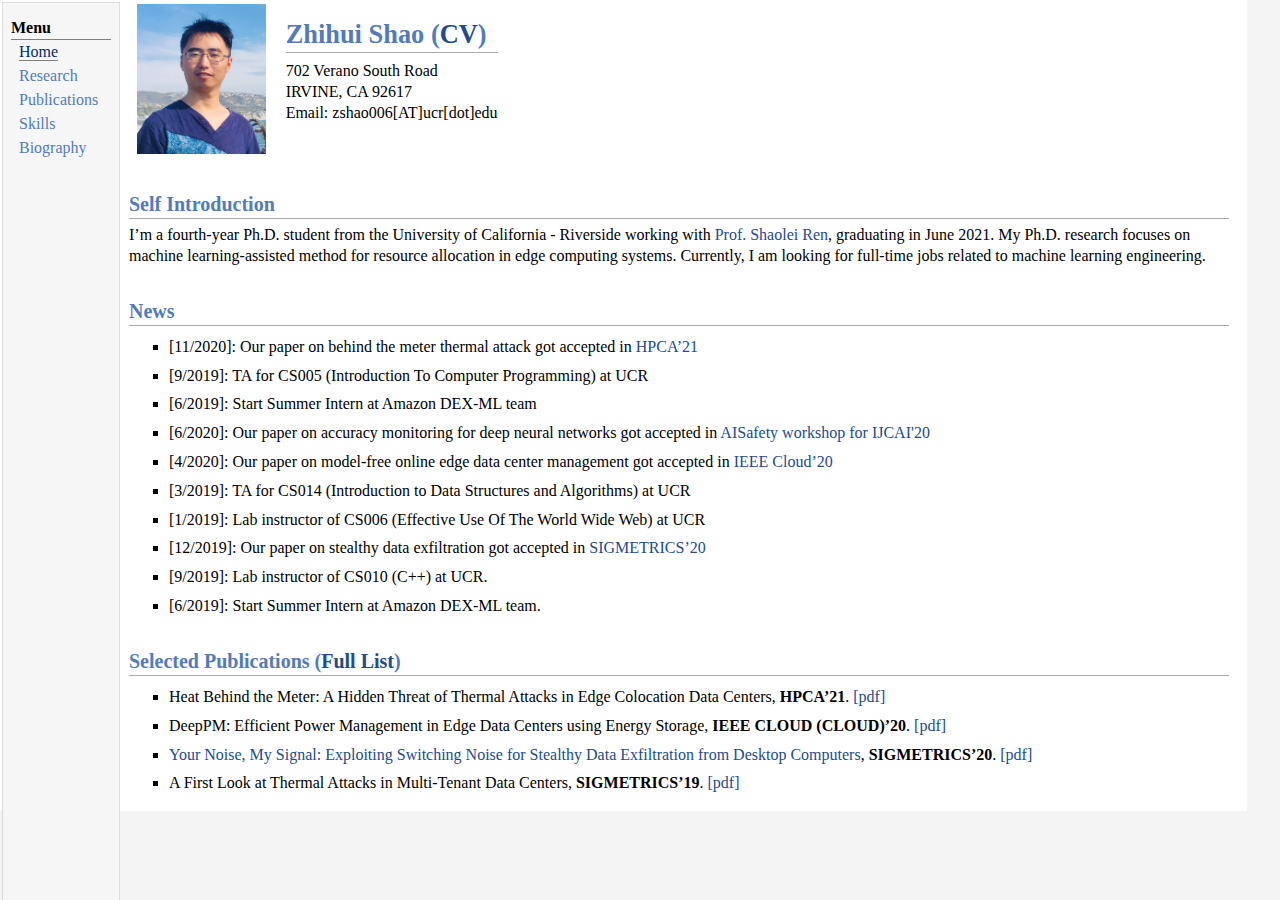
==== index.html @ c314f79d "first commit" ====
<!DOCTYPE html PUBLIC "-//W3C//DTD XHTML 1.1//EN"
  "http://www.w3.org/TR/xhtml11/DTD/xhtml11.dtd">
<html xmlns="http://www.w3.org/1999/xhtml" xml:lang="en">
<head>
<meta name="generator" content="jemdoc, see http://jemdoc.jaboc.net/" />
<meta http-equiv="Content-Type" content="text/html;charset=utf-8" />
<link rel="shortcut icon" href="UTA_A-logo.ico">
<link rel="stylesheet" href="jemdoc.css" type="text/css" />
<title>Zhihui Shao</title>
</head>
<body>
<table summary="Table for page layout." id="tlayout">
<tr valign="top">
<td id="layout-menu">
<div class="menu-category">Menu</div>
<div class="menu-item"><a href="index.html" class="current">Home</a></div>
<div class="menu-item"><a href="research.html">Research</a></div>
<div class="menu-item"><a href="publications.html">Publications</a></div>
<div class="menu-item"><a href="skill.html">Skills</a></div>
<div class="menu-item"><a href="bio.html">Biography</a></div>
</td>
<td id="layout-content">
<table class="imgtable"><tr><td>
<img src="photo.jpg" alt="alt text" height="150px" />&nbsp;</td>
<td align="left"><h1>Zhihui Shao (<a href="./files/ZhihuiShaoCV.pdf">CV</a>)</h1>
<p>702 Verano South Road <br />
IRVINE, CA 92617 <br />
Email: zshao006[AT]ucr[dot]edu</p>
<p><table border="0"><tr></tr>
</tr>
</table></p>
</td></tr></table>
<h2>Self Introduction</h2>
<p>
  I’m a fourth-year Ph.D. student from the University of California - Riverside working with <a href="https://intra.ece.ucr.edu/~sren/">Prof. Shaolei Ren</a>, graduating in June 2021. My Ph.D. research focuses on machine learning-assisted method for resource allocation in edge computing systems. Currently, I am looking for full-time jobs related to machine learning engineering.
</p>
<h2>News</h2>
<ul>
<li><p>[11/2020]: Our paper on behind the meter thermal attack got accepted in <a href="./files/p2_thermal_attack.pdf">HPCA’21</a></p>
</li>
<li><p>[9/2019]: TA for CS005 (Introduction To Computer Programming) at UCR</p>
</li>
<li><p>[6/2019]: Start Summer Intern at Amazon DEX-ML team</p>
</li>
<li><p>[6/2020]: Our paper on accuracy monitoring for deep neural networks got accepted in <a href="./files/trust_dnn_accuracy.pdf">AISafety workshop for IJCAI'20 </a></p>
</li>
<li><p>[4/2020]: Our paper on model-free online edge data center management got accepted in <a href="./files/p1_power_mangement.pdf">IEEE Cloud’20</a></p>
</li>
<li><p>[3/2019]: TA for CS014 (Introduction to Data Structures and Algorithms) at UCR</p>
</li>
<li><p>[1/2019]: Lab instructor of CS006 (Effective Use Of The World Wide Web) at UCR</p>
</li>
<li><p>[12/2019]: Our paper on stealthy data exfiltration got accepted in <a href="./files/p0_convert_channel.pdf" target="_blank">SIGMETRICS’20</a></p>
</li>
<li><p>[9/2019]: Lab instructor of CS010 (C++) at UCR.</p>
</li>
<li><p>[6/2019]: Start Summer Intern at Amazon DEX-ML team.</p>
</li>
</ul>
<h2>Selected Publications (<a href="publications.html">Full List</a>)</h2>
<ul>
<li><p>Heat Behind the Meter: A Hidden Threat of Thermal Attacks in Edge Colocation Data Centers, <b>HPCA&rsquo;21</b>. <a href="./files/p2_thermal_attack.pdf" target="_blank">[pdf]</a></p>
</li>
<li><p>DeepPM: Efficient Power Management in Edge Data Centers using Energy Storage, <b>IEEE CLOUD (CLOUD)&rsquo;20</b>. <a href="./files/p1_power_mangement.pdf" target="_blank">[pdf]</a></p>
</li>
<li><p><a href="https://dl.acm.org/doi/abs/10.1145/3393691.3394178">Your Noise, My Signal: Exploiting Switching Noise for Stealthy Data Exfiltration from Desktop Computers</a>, <b>SIGMETRICS&rsquo;20</b>. <a href="./files/p0_convert_channel.pdf" target="_blank">[pdf]</a></p>
</li>
<li><p>A First Look at Thermal Attacks in Multi-Tenant Data Centers, <b>SIGMETRICS&rsquo;19</b>. <a href="./files/thermal_attack_workshop_2019_sigmetrics.pdf" target="_blank">[pdf]</a></p>
</li>
</ul>
</td>
</tr>
</table>
<!-- Global site tag (gtag.js) - Google Analytics -->
<script async src="https://www.googletagmanager.com/gtag/js?id=UA-132690506-1"></script>
<script>
  window.dataLayer = window.dataLayer || [];
  function gtag(){dataLayer.push(arguments);}
  gtag('js', new Date());
  gtag('config', 'UA-132690506-1');
</script>
</body>
</html>
---- jemdoc.css ----
/* Default css file for jemdoc. */

table#tlayout {
    border: none;
    border-collapse: separate;
    background: white;
}

body {
	background: #f4f4f4;
	font-family: Georgia, serif;
	padding-bottom: 8px;
	margin: 0;
}

#layout-menu {
	background: #f6f6f6;
	border: 1px solid #dddddd;
	padding-top: 0.0em;
	padding-left: 8px;
	padding-right: 8px;
	font-size: 1.0em;
	width: 100px;
	height: 100%;
	white-space: nowrap;
    text-align: left;
    vertical-align: top;
    horizontal-align: left;
    position: fixed;
    overflow-x: hidden;
}

#layout-menu td {
	background: #f4f4f4;
    vertical-align: top;
}

#layout-content {
	padding-top: 0.0em;
	padding-left: 125px;
	padding-right: 1.0em;
	width: 1100px;
    margin: auto;
    border: none;
    background: white;
    text-align: left;
    vertical-align: top;
}

#layout-menu a {
	line-height: 1.5em;
	margin-left: 0.5em;
}

tt {
    background: #ffffdd;
}

pre, tt {
	font-size: 90%;
	font-family: monaco, monospace;
}

a, a > tt {
	color: #224b8d;
	text-decoration: none;
}

a:hover {
	border-bottom: 1px gray dotted;
}

#layout-menu a.current:link, #layout-menu a.current:visited {
	color: #022b6d;
	border-bottom: 1px gray solid;
}
#layout-menu a:link, #layout-menu a:visited, #layout-menu a:hover {
	color: #527bbd;
	text-decoration: none;
}
#layout-menu a:hover {
	text-decoration: none;
}

div.menu-category {
	border-bottom: 1px solid gray;
	margin-top: 0.8em;
	padding-top: 0.2em;
	padding-bottom: 0.1em;
	font-weight: bold;
}

div.menu-item {
	padding-left: 16px;
	text-indent: -16px;
}

div#toptitle {
	padding-bottom: 0.2em;
	margin-bottom: 1.5em;
	border-bottom: 3px double gray;
}

/* Reduce space if we begin the page with a title. */
div#toptitle + h2, div#toptitle + h3 {
	margin-top: -0.7em;
}

div#subtitle {
	margin-top: 0.0em;
	margin-bottom: 0.0em;
	padding-top: 0em;
	padding-bottom: 0.1em;
}

em {
	font-style: italic;
}

strong {
	font-weight: bold;
}


h1, h2, h3 {
	color: #527bbd;
	margin-top: 0.7em;
	margin-bottom: 0.3em;
	padding-bottom: 0.2em;
	line-height: 1.0;
	padding-top: 0.5em;
	border-bottom: 1px solid #aaaaaa;
}

h1 {
    padding-top: 1.0em;
	font-size: 165%;
}

h2 {
	padding-top: 1.0em;
	font-size: 125%;
}

h2 + h3 {
    padding-top: 0.2em;
}

h3 {
	font-size: 110%;
	border-bottom: none;
}

p {
	margin-top: 0.0em;
	margin-bottom: 0.8em;
	padding: 0;
	line-height: 1.3;
}

pre {
	padding: 0;
	margin: 0;
}

div#footer {
	font-size: small;
	border-top: 1px solid #c0c0c0;
	padding-top: 0.1em;
	margin-top: 4.0em;
	color: #c0c0c0;
}

div#footer a {
	color: #80a0b0;
}

div#footer-text {
	float: left;
	padding-bottom: 8px;
}

ul, ol, dl {
	margin-top: 0.5em;
	padding-top: 0.2em;
	margin-bottom: 0.8em;
}

dt {
	margin-top: 0.5em;
	margin-bottom: 0;
}

dl {
	margin-left: 20px;
}

dd {
	color: #222222;
}

dd > *:first-child {
	margin-top: 0;
}

ul {
	list-style-position: outside;
	list-style-type: square;
}

p + ul, p + ol {
	margin-top: -0.5em;
}

li ul, li ol {
	margin-top: -0.3em;
}

ol {
	list-style-position: outside;
	list-style-type: decimal;
/*	display: flex;
    flex-direction: column-reverse;
   */
}

li p, dd p {
	margin-bottom: 0.5em;
}


ol ol {
	list-style-type: lower-alpha;
}

ol ol ol {
	list-style-type: lower-roman;
}

p + div.codeblock {
	margin-top: -0.6em;
}

div.codeblock, div.infoblock {
	margin-right: 0%;
	margin-top: 1.2em;
	margin-bottom: 1.3em;
}

div.blocktitle {
	font-weight: bold;
	color: #cd7b62;
	margin-top: 1.2em;
	margin-bottom: 0.1em;
}

div.blockcontent {
	border: 1px solid silver;
	padding: 0.3em 0.5em;
}

div.infoblock > div.blockcontent {
	background: #ffffee;
}

div.blockcontent p + ul, div.blockcontent p + ol {
	margin-top: 0.4em;
}

div.infoblock p {
	margin-bottom: 0em;
}

div.infoblock li p, div.infoblock dd p {
	margin-bottom: 0.5em;
}

div.infoblock p + p {
	margin-top: 0.8em;
}

div.codeblock > div.blockcontent {
	background: #f6f6f6;
}

span.pycommand {
	color: #000070;
}

span.statement {
	color: #008800;
}
span.builtin {
	color: #000088;
}
span.special {
	color: #990000;
}
span.operator {
	color: #880000;
}
span.error {
	color: #aa0000;
}
span.comment, span.comment > *, span.string, span.string > * {
	color: #606060;
}

@media print {
	#layout-menu { display: none; }
}

#fwtitle {
	margin: 2px;
}

#fwtitle #toptitle {
	padding-left: 0.5em;
	margin-bottom: 0.5em;
}

#layout-content h1:first-child, #layout-content h2:first-child, #layout-content h3:first-child {
	margin-top: -0.7em;
}

div#toptitle h1, #layout-content div#toptitle h1 {
	margin-bottom: 0.0em;
	padding-bottom: 0.1em;
	padding-top: 0;
	margin-top: 0.5em;
	border-bottom: none;
}

img.eq {
	padding: 0;
	padding-left: 0.1em;
	padding-right: 0.1em;
	margin: 0;
}

img.eqwl {
	padding-left: 2em;
	padding-top: 0.6em;
	padding-bottom: 0.2em;
	margin: 0;
}

table {
    border: 0px solid black;
    border-collapse: collapse;
}

td {
    padding: 2px;
    padding-left: 0.5em;
    padding-right: 0.5em;
    text-align: center;
    border: 1px solid gray;
}

tdAlt {
    padding: 0px;
    padding-left: 0.0em;
    padding-right: 0.0em;
    text-align: top;
    border: 0px solid gray;
}

table + table {
    margin-top: 1em;
}

tr.heading {
    font-weight: bold;
    border-bottom: 2px solid black;
}

img {
    border: none;
}

table.imgtable, table.imgtable td {
    border: none;
    text-align: left;
}
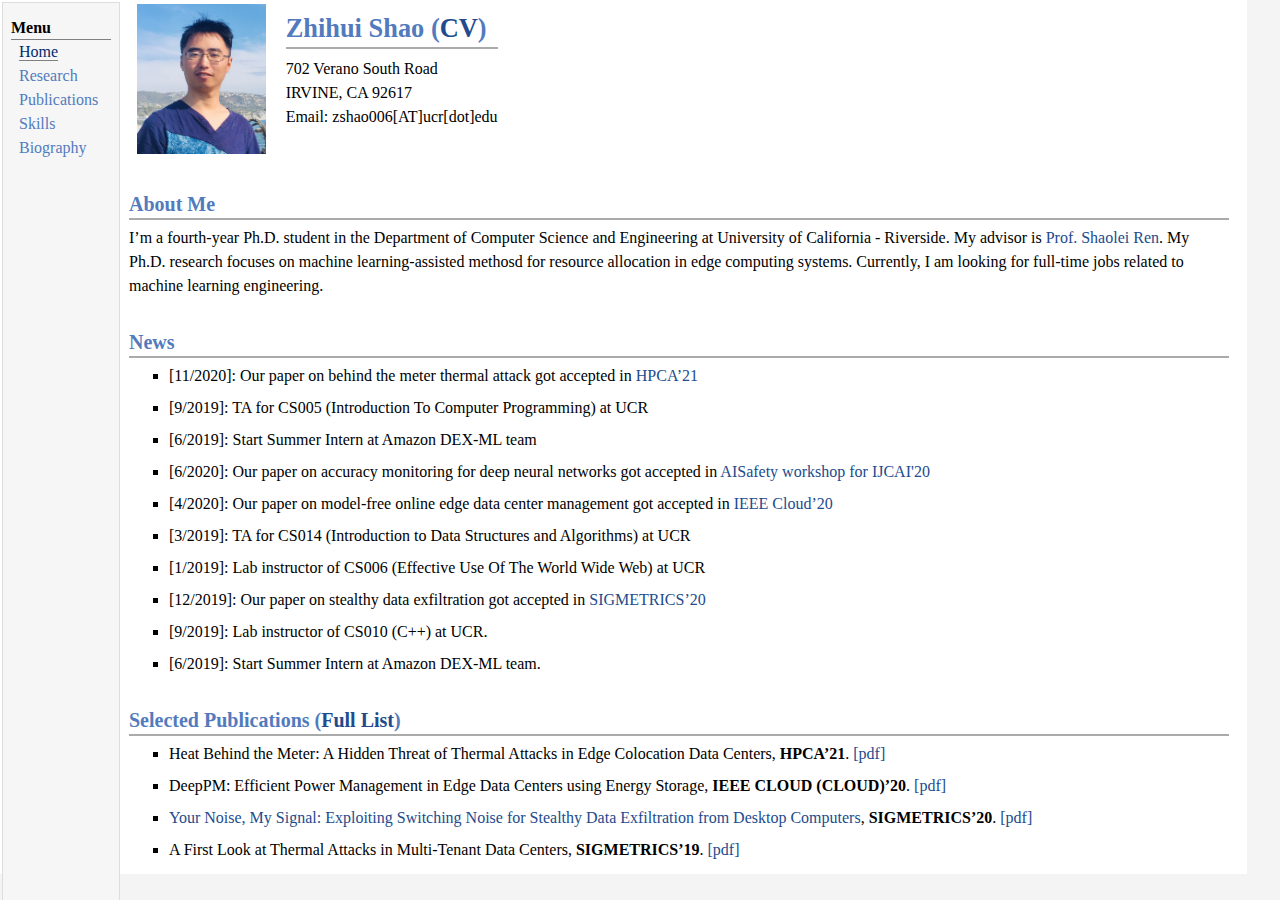
==== commit 6e35bdf8: "2" ====
--- a/index.html
+++ b/index.html
@@ -30,9 +30,10 @@
 </tr>
 </table></p>
 </td></tr></table>
-<h2>Self Introduction</h2>
+<!-- <h2>Welcome</h2> -->
+<h2>About Me</h2>
 <p>
-  I’m a fourth-year Ph.D. student from the University of California - Riverside working with <a href="https://intra.ece.ucr.edu/~sren/">Prof. Shaolei Ren</a>, graduating in June 2021. My Ph.D. research focuses on machine learning-assisted method for resource allocation in edge computing systems. Currently, I am looking for full-time jobs related to machine learning engineering.
+  I’m a fourth-year Ph.D. student in the Department of Computer Science and Engineering at University of California - Riverside. My advisor is <a href="https://intra.ece.ucr.edu/~sren/">Prof. Shaolei Ren</a>. My Ph.D. research focuses on machine learning-assisted methosd for resource allocation in edge computing systems. Currently, I am looking for full-time jobs related to machine learning engineering.
 </p>
 <h2>News</h2>
 <ul>
--- a/jemdoc.css
+++ b/jemdoc.css
@@ -129,7 +129,7 @@
 	padding-bottom: 0.2em;
 	line-height: 1.0;
 	padding-top: 0.5em;
-	border-bottom: 1px solid #aaaaaa;
+	border-bottom: 2px solid #aaaaaa;
 }
 
 h1 {
@@ -147,7 +147,8 @@
 }
 
 h3 {
-	font-size: 110%;
+	color:#527bbd;
+	font-size: 100%;
 	border-bottom: none;
 }
 
@@ -155,7 +156,8 @@
 	margin-top: 0.0em;
 	margin-bottom: 0.8em;
 	padding: 0;
-	line-height: 1.3;
+	padding-left: 0em;
+	line-height: 1.5;
 }
 
 pre {
@@ -181,10 +183,11 @@
 }
 
 ul, ol, dl {
-	margin-top: 0.5em;
-	padding-top: 0.2em;
-	margin-bottom: 0.8em;
-}
+	margin-top: 0.0em;
+	padding-top: 0.0em;
+	margin-bottom: 0.0em;
+}
+
 
 dt {
 	margin-top: 0.5em;
@@ -209,11 +212,11 @@
 }
 
 p + ul, p + ol {
-	margin-top: -0.5em;
+	margin-top: 0em;
 }
 
 li ul, li ol {
-	margin-top: -0.3em;
+	margin-top: 0em;
 }
 
 ol {
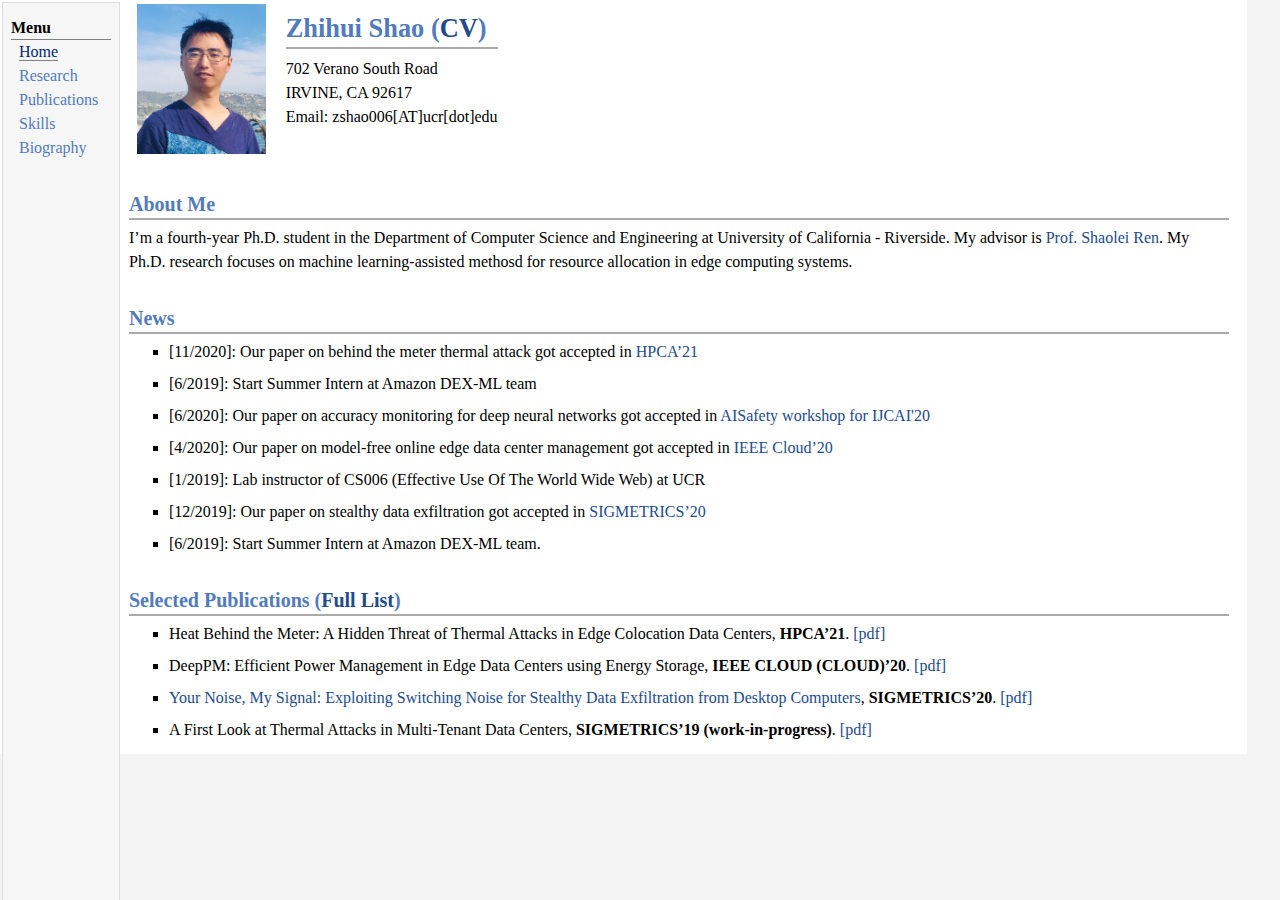
==== commit 04083fc6: "2" ====
--- a/index.html
+++ b/index.html
@@ -33,28 +33,29 @@
 <!-- <h2>Welcome</h2> -->
 <h2>About Me</h2>
 <p>
-  I’m a fourth-year Ph.D. student in the Department of Computer Science and Engineering at University of California - Riverside. My advisor is <a href="https://intra.ece.ucr.edu/~sren/">Prof. Shaolei Ren</a>. My Ph.D. research focuses on machine learning-assisted methosd for resource allocation in edge computing systems. Currently, I am looking for full-time jobs related to machine learning engineering.
+  I’m a fourth-year Ph.D. student in the Department of Computer Science and Engineering at University of California - Riverside. My advisor is <a href="https://intra.ece.ucr.edu/~sren/">Prof. Shaolei Ren</a>. My Ph.D. research focuses on machine learning-assisted methosd for resource allocation in edge computing systems. 
+  <!-- Currently, I am looking for full-time jobs related to machine learning engineering. -->
 </p>
 <h2>News</h2>
 <ul>
 <li><p>[11/2020]: Our paper on behind the meter thermal attack got accepted in <a href="./files/p2_thermal_attack.pdf">HPCA’21</a></p>
 </li>
-<li><p>[9/2019]: TA for CS005 (Introduction To Computer Programming) at UCR</p>
-</li>
+<!-- <li><p>[9/2019]: TA for CS005 (Introduction To Computer Programming) at UCR</p>
+</li> -->
 <li><p>[6/2019]: Start Summer Intern at Amazon DEX-ML team</p>
 </li>
 <li><p>[6/2020]: Our paper on accuracy monitoring for deep neural networks got accepted in <a href="./files/trust_dnn_accuracy.pdf">AISafety workshop for IJCAI'20 </a></p>
 </li>
 <li><p>[4/2020]: Our paper on model-free online edge data center management got accepted in <a href="./files/p1_power_mangement.pdf">IEEE Cloud’20</a></p>
 </li>
-<li><p>[3/2019]: TA for CS014 (Introduction to Data Structures and Algorithms) at UCR</p>
-</li>
+<!-- <li><p>[3/2019]: TA for CS014 (Introduction to Data Structures and Algorithms) at UCR</p>
+</li> -->
 <li><p>[1/2019]: Lab instructor of CS006 (Effective Use Of The World Wide Web) at UCR</p>
 </li>
 <li><p>[12/2019]: Our paper on stealthy data exfiltration got accepted in <a href="./files/p0_convert_channel.pdf" target="_blank">SIGMETRICS’20</a></p>
 </li>
-<li><p>[9/2019]: Lab instructor of CS010 (C++) at UCR.</p>
-</li>
+<!-- <li><p>[9/2019]: Lab instructor of CS010 (C++) at UCR.</p>
+</li> -->
 <li><p>[6/2019]: Start Summer Intern at Amazon DEX-ML team.</p>
 </li>
 </ul>
@@ -66,7 +67,7 @@
 </li>
 <li><p><a href="https://dl.acm.org/doi/abs/10.1145/3393691.3394178">Your Noise, My Signal: Exploiting Switching Noise for Stealthy Data Exfiltration from Desktop Computers</a>, <b>SIGMETRICS&rsquo;20</b>. <a href="./files/p0_convert_channel.pdf" target="_blank">[pdf]</a></p>
 </li>
-<li><p>A First Look at Thermal Attacks in Multi-Tenant Data Centers, <b>SIGMETRICS&rsquo;19</b>. <a href="./files/thermal_attack_workshop_2019_sigmetrics.pdf" target="_blank">[pdf]</a></p>
+<li><p>A First Look at Thermal Attacks in Multi-Tenant Data Centers, <b>SIGMETRICS&rsquo;19 (work-in-progress)</b>. <a href="./files/thermal_attack_workshop_2019_sigmetrics.pdf" target="_blank">[pdf]</a></p>
 </li>
 </ul>
 </td>
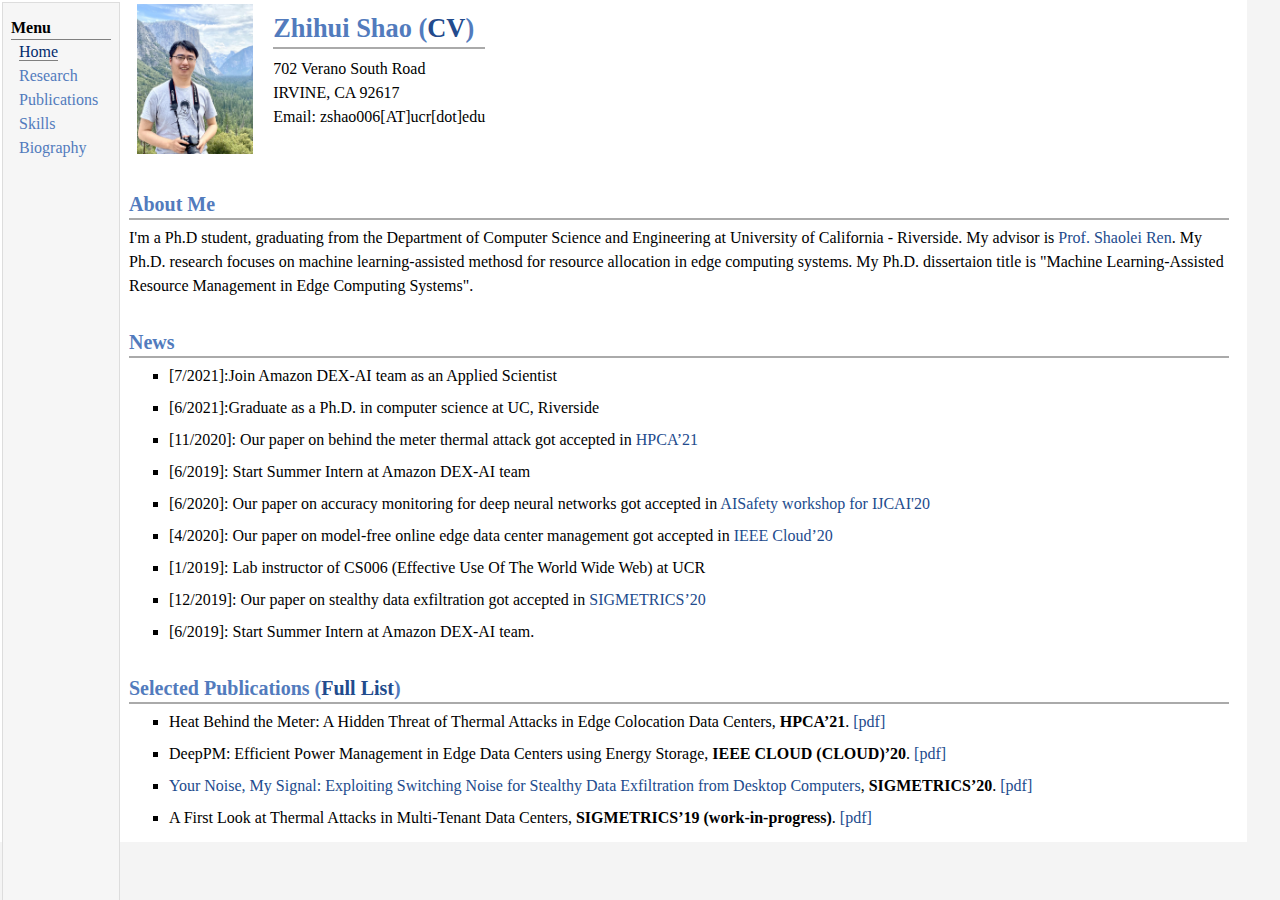
==== commit c5e27b2a: "July2021" ====
--- a/index.html
+++ b/index.html
@@ -33,16 +33,20 @@
 <!-- <h2>Welcome</h2> -->
 <h2>About Me</h2>
 <p>
-  I’m a fourth-year Ph.D. student in the Department of Computer Science and Engineering at University of California - Riverside. My advisor is <a href="https://intra.ece.ucr.edu/~sren/">Prof. Shaolei Ren</a>. My Ph.D. research focuses on machine learning-assisted methosd for resource allocation in edge computing systems. 
+  I'm a Ph.D student, graduating from the Department of Computer Science and Engineering at University of California - Riverside. My advisor is <a href="https://intra.ece.ucr.edu/~sren/">Prof. Shaolei Ren</a>. My Ph.D. research focuses on machine learning-assisted methosd for resource allocation in edge computing systems. My Ph.D. dissertaion title is "Machine Learning-Assisted Resource Management in Edge Computing Systems".
   <!-- Currently, I am looking for full-time jobs related to machine learning engineering. -->
 </p>
 <h2>News</h2>
 <ul>
+<li><p>[7/2021]:Join Amazon DEX-AI team as an Applied Scientist</p>
+</li>
+<li><p>[6/2021]:Graduate as a Ph.D. in computer science at UC, Riverside</p>
+</li>
 <li><p>[11/2020]: Our paper on behind the meter thermal attack got accepted in <a href="./files/p2_thermal_attack.pdf">HPCA’21</a></p>
 </li>
 <!-- <li><p>[9/2019]: TA for CS005 (Introduction To Computer Programming) at UCR</p>
 </li> -->
-<li><p>[6/2019]: Start Summer Intern at Amazon DEX-ML team</p>
+<li><p>[6/2019]: Start Summer Intern at Amazon DEX-AI team</p>
 </li>
 <li><p>[6/2020]: Our paper on accuracy monitoring for deep neural networks got accepted in <a href="./files/trust_dnn_accuracy.pdf">AISafety workshop for IJCAI'20 </a></p>
 </li>
@@ -56,7 +60,7 @@
 </li>
 <!-- <li><p>[9/2019]: Lab instructor of CS010 (C++) at UCR.</p>
 </li> -->
-<li><p>[6/2019]: Start Summer Intern at Amazon DEX-ML team.</p>
+<li><p>[6/2019]: Start Summer Intern at Amazon DEX-AI team.</p>
 </li>
 </ul>
 <h2>Selected Publications (<a href="publications.html">Full List</a>)</h2>
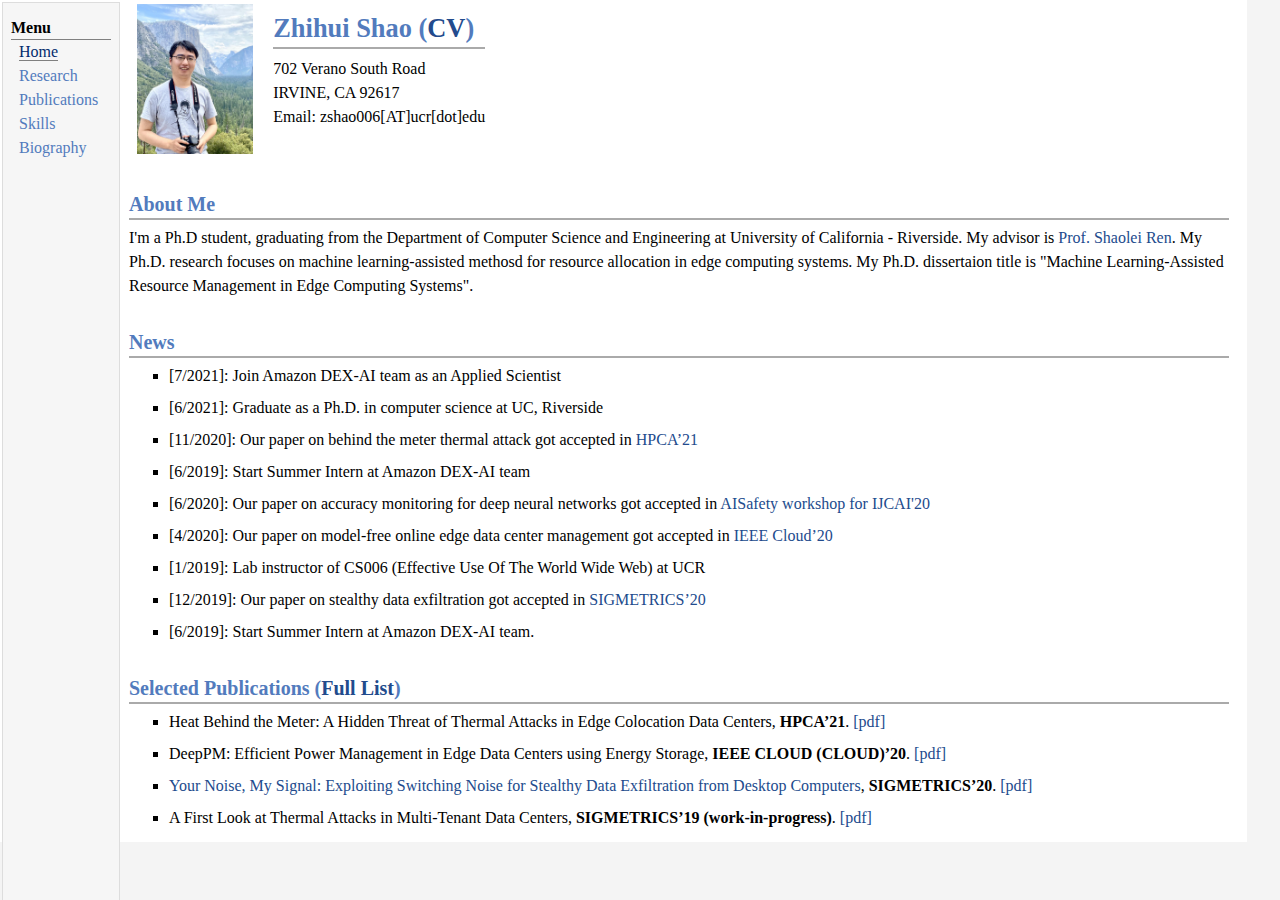
==== commit 1d42e9e1: "1" ====
--- a/index.html
+++ b/index.html
@@ -38,9 +38,9 @@
 </p>
 <h2>News</h2>
 <ul>
-<li><p>[7/2021]:Join Amazon DEX-AI team as an Applied Scientist</p>
+<li><p>[7/2021]: Join Amazon DEX-AI team as an Applied Scientist</p>
 </li>
-<li><p>[6/2021]:Graduate as a Ph.D. in computer science at UC, Riverside</p>
+<li><p>[6/2021]: Graduate as a Ph.D. in computer science at UC, Riverside</p>
 </li>
 <li><p>[11/2020]: Our paper on behind the meter thermal attack got accepted in <a href="./files/p2_thermal_attack.pdf">HPCA’21</a></p>
 </li>
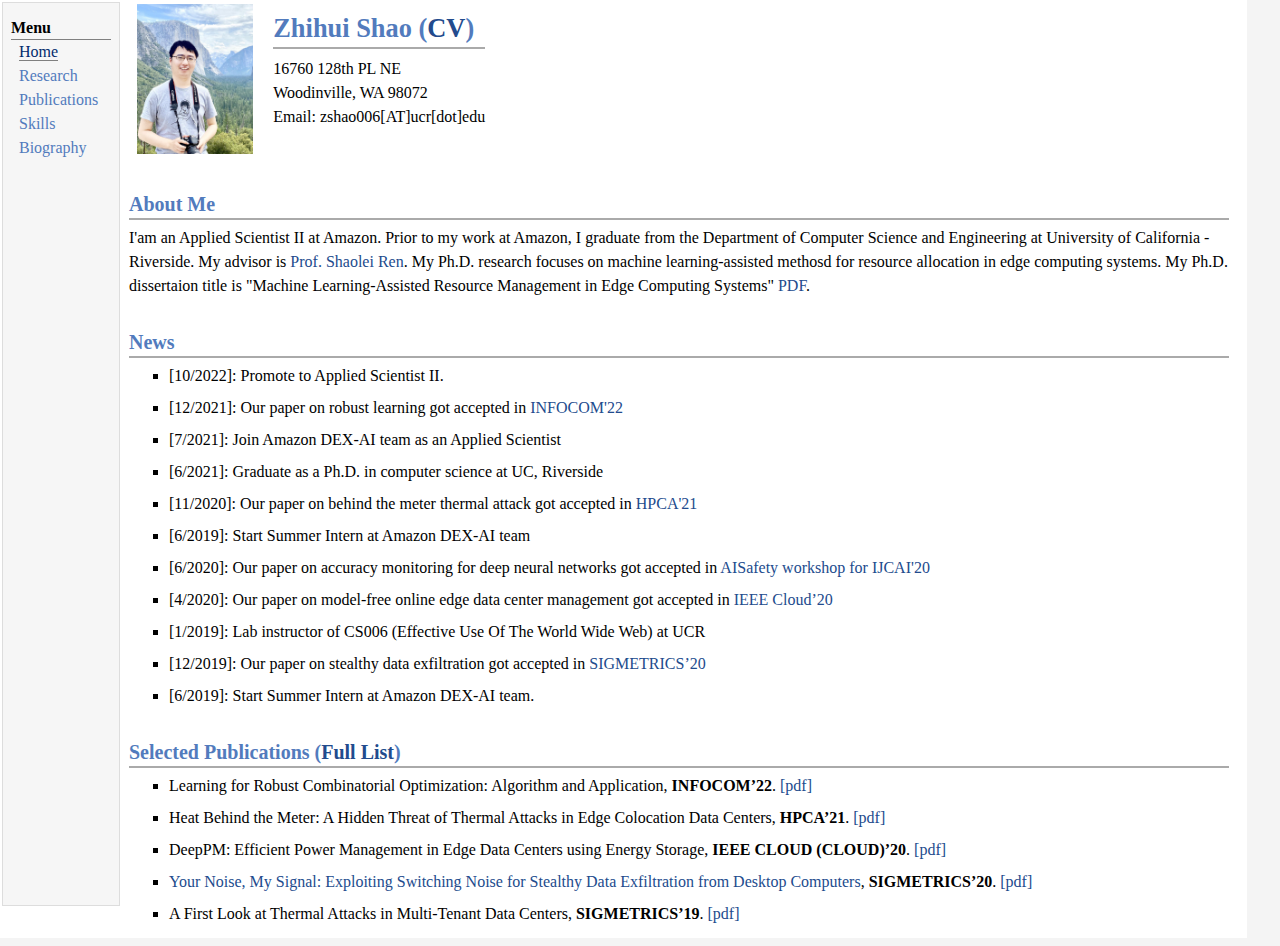
==== commit 1ff9e5a5: "202201" ====
--- a/index.html
+++ b/index.html
@@ -23,8 +23,8 @@
 <table class="imgtable"><tr><td>
 <img src="photo.jpg" alt="alt text" height="150px" />&nbsp;</td>
 <td align="left"><h1>Zhihui Shao (<a href="./files/ZhihuiShaoCV.pdf">CV</a>)</h1>
-<p>702 Verano South Road <br />
-IRVINE, CA 92617 <br />
+<p>16760 128th PL NE <br />
+Woodinville, WA 98072 <br />
 Email: zshao006[AT]ucr[dot]edu</p>
 <p><table border="0"><tr></tr>
 </tr>
@@ -33,16 +33,24 @@
 <!-- <h2>Welcome</h2> -->
 <h2>About Me</h2>
 <p>
-  I'm a Ph.D student, graduating from the Department of Computer Science and Engineering at University of California - Riverside. My advisor is <a href="https://intra.ece.ucr.edu/~sren/">Prof. Shaolei Ren</a>. My Ph.D. research focuses on machine learning-assisted methosd for resource allocation in edge computing systems. My Ph.D. dissertaion title is "Machine Learning-Assisted Resource Management in Edge Computing Systems".
+  I'am an Applied Scientist II at Amazon. Prior to my work at Amazon, I graduate from the Department of Computer Science and Engineering at University of California - Riverside. My advisor is <a href="https://intra.ece.ucr.edu/~sren/">Prof. Shaolei Ren</a>. My Ph.D. research focuses on machine learning-assisted methosd for resource allocation in edge computing systems. My Ph.D. dissertaion title is "Machine Learning-Assisted Resource Management in Edge Computing Systems" <a href="https://www.proquest.com/openview/f50f2f5fae9d325a2ee15a342aa3bd8d/1?pq-origsite=gscholar&cbl=18750&diss=y">PDF</a>.
   <!-- Currently, I am looking for full-time jobs related to machine learning engineering. -->
 </p>
+
 <h2>News</h2>
 <ul>
+
+<li><p>[10/2022]: Promote to Applied Scientist II.</p>
+</li>
+<!-- <li><p>[05/2022]: Our paper on robust learning is presented in <a href="https://infocom2022.ieee-infocom.org/program/accepted-paper-list-main-conference.html">INFOCOM</a>.</p>
+</li> -->
+<li><p>[12/2021]: Our paper on robust learning got accepted in <a href="https://arxiv.org/pdf/2112.10377.pdf">INFOCOM'22</a></p>
+</li>
 <li><p>[7/2021]: Join Amazon DEX-AI team as an Applied Scientist</p>
 </li>
 <li><p>[6/2021]: Graduate as a Ph.D. in computer science at UC, Riverside</p>
 </li>
-<li><p>[11/2020]: Our paper on behind the meter thermal attack got accepted in <a href="./files/p2_thermal_attack.pdf">HPCA’21</a></p>
+<li><p>[11/2020]: Our paper on behind the meter thermal attack got accepted in <a href="./files/p2_thermal_attack.pdf">HPCA'21</a></p>
 </li>
 <!-- <li><p>[9/2019]: TA for CS005 (Introduction To Computer Programming) at UCR</p>
 </li> -->
@@ -65,13 +73,15 @@
 </ul>
 <h2>Selected Publications (<a href="publications.html">Full List</a>)</h2>
 <ul>
+<li><p>Learning for Robust Combinatorial Optimization: Algorithm and Application, <b>INFOCOM&rsquo;22</b>. <a href="https://arxiv.org/pdf/2112.10377.pdf" target="_blank">[pdf]</a></p>
+ </li>
 <li><p>Heat Behind the Meter: A Hidden Threat of Thermal Attacks in Edge Colocation Data Centers, <b>HPCA&rsquo;21</b>. <a href="./files/p2_thermal_attack.pdf" target="_blank">[pdf]</a></p>
 </li>
 <li><p>DeepPM: Efficient Power Management in Edge Data Centers using Energy Storage, <b>IEEE CLOUD (CLOUD)&rsquo;20</b>. <a href="./files/p1_power_mangement.pdf" target="_blank">[pdf]</a></p>
 </li>
 <li><p><a href="https://dl.acm.org/doi/abs/10.1145/3393691.3394178">Your Noise, My Signal: Exploiting Switching Noise for Stealthy Data Exfiltration from Desktop Computers</a>, <b>SIGMETRICS&rsquo;20</b>. <a href="./files/p0_convert_channel.pdf" target="_blank">[pdf]</a></p>
 </li>
-<li><p>A First Look at Thermal Attacks in Multi-Tenant Data Centers, <b>SIGMETRICS&rsquo;19 (work-in-progress)</b>. <a href="./files/thermal_attack_workshop_2019_sigmetrics.pdf" target="_blank">[pdf]</a></p>
+<li><p>A First Look at Thermal Attacks in Multi-Tenant Data Centers, <b>SIGMETRICS&rsquo;19</b>. <a href="./files/thermal_attack_workshop_2019_sigmetrics.pdf" target="_blank">[pdf]</a></p>
 </li>
 </ul>
 </td>
